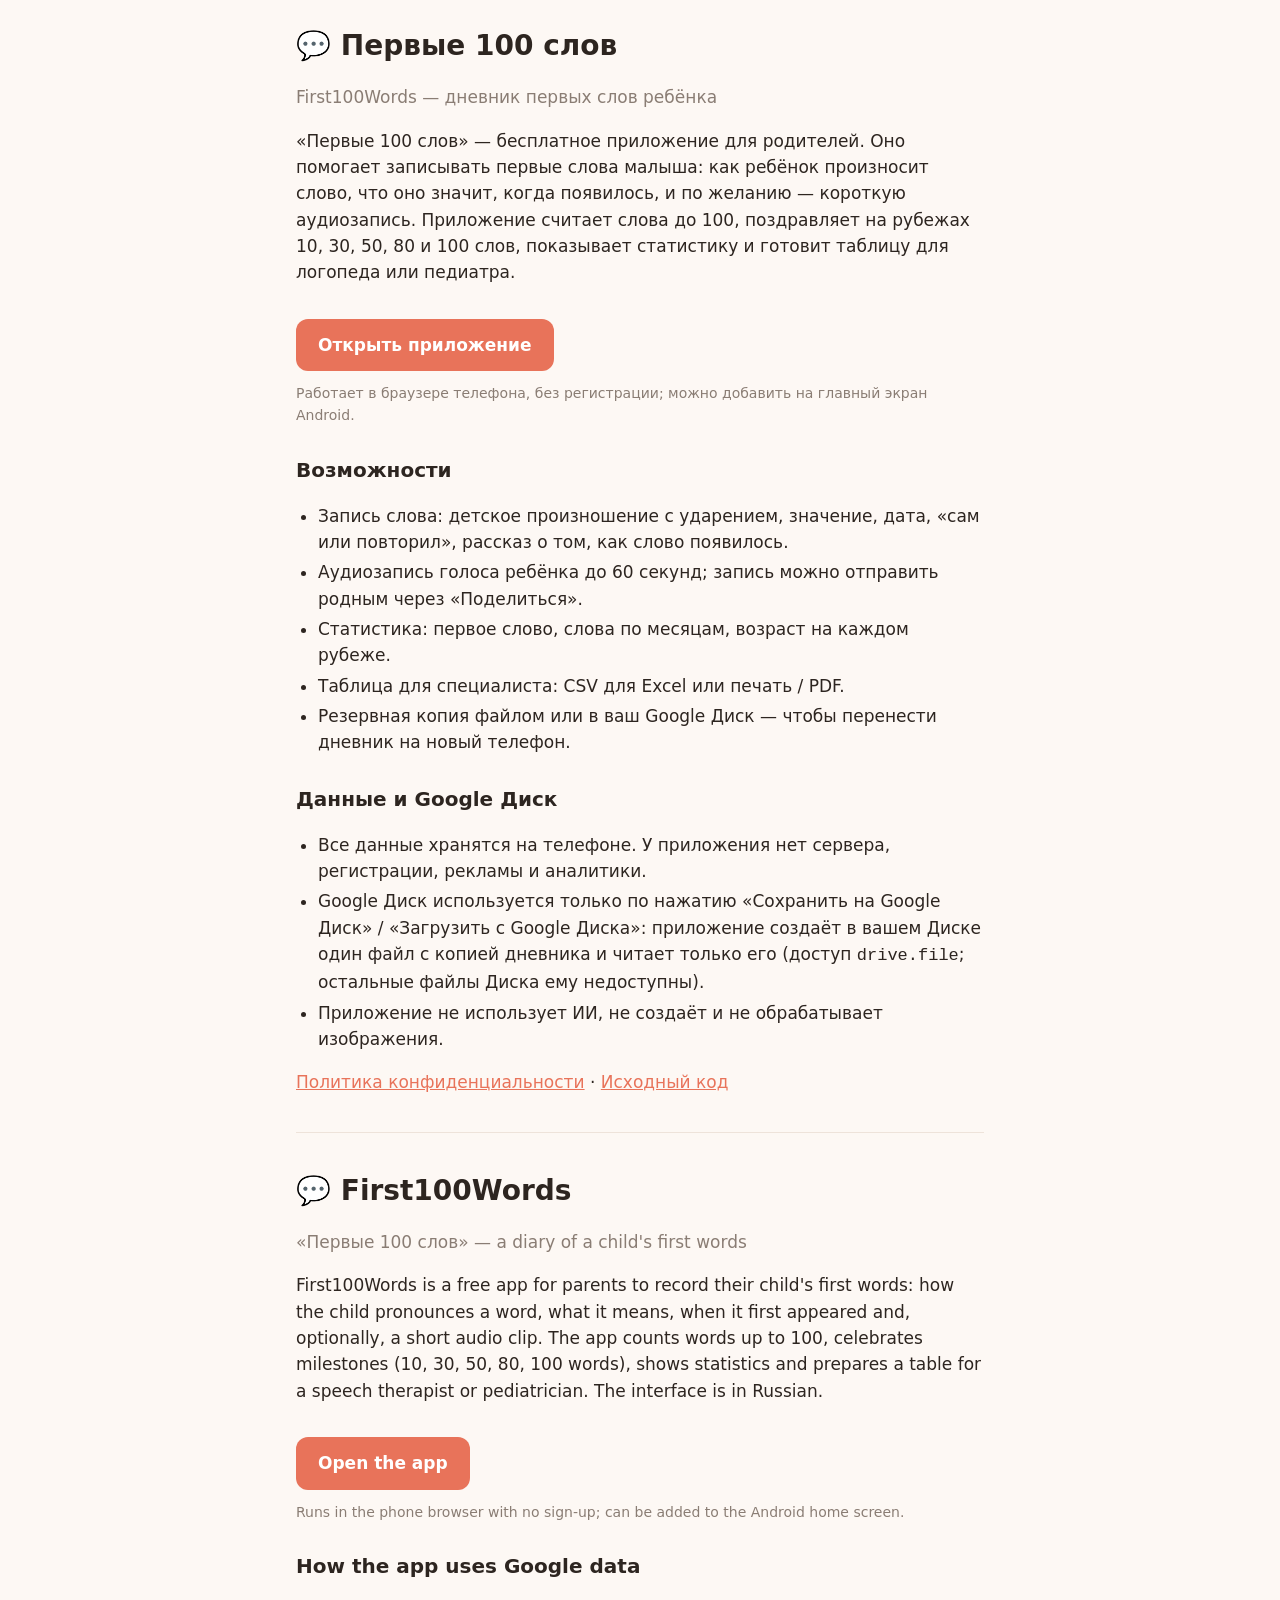
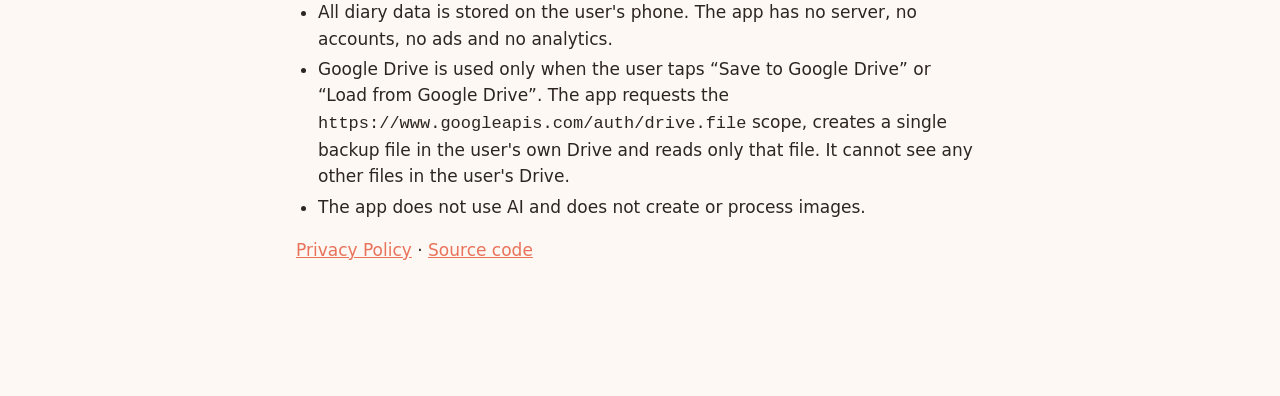
==== docs/about.html @ dbbd4fe4 "Страница «О приложении» и английская версия политики для проверки Google - about.html: открытая стра" ====
<!doctype html>
<html lang="ru">
<head>
<meta charset="utf-8">
<meta name="viewport" content="width=device-width, initial-scale=1">
<meta name="theme-color" content="#e8735a">
<meta name="description" content="Первые 100 слов (First100Words) — бесплатный дневник первых слов ребёнка. Данные хранятся на телефоне; резервная копия — в Google Диске пользователя.">
<title>Первые 100 слов (First100Words) — дневник первых слов ребёнка</title>
<link rel="icon" href="icon.svg" type="image/svg+xml">
<link rel="stylesheet" href="styles.css">
<style>
  .page { max-width: 720px; margin: 0 auto; padding: 24px 16px 48px; line-height: 1.55; }
  .page h1 { font-size: 28px; margin: 0 0 4px; }
  .page h2 { font-size: 20px; margin: 28px 0 8px; }
  .page ul { padding-left: 22px; }
  .page li { margin: 4px 0; }
  .page a { color: var(--accent); }
  .page .cta { display: inline-block; margin: 16px 0 4px; padding: 13px 22px; border-radius: 12px; background: var(--accent); color: #fff; font-weight: 600; text-decoration: none; }
  .page hr { border: 0; border-top: 1px solid var(--line); margin: 36px 0; }
</style>
</head>
<body>
<main class="page">
  <h1>💬 Первые 100 слов</h1>
  <p class="muted">First100Words — дневник первых слов ребёнка</p>

  <p>«Первые 100 слов» — бесплатное приложение для родителей. Оно помогает записывать первые слова малыша:
    как ребёнок произносит слово, что оно значит, когда появилось, и по желанию — короткую аудиозапись.
    Приложение считает слова до 100, поздравляет на рубежах 10, 30, 50, 80 и 100 слов, показывает статистику
    и готовит таблицу для логопеда или педиатра.</p>
  <a class="cta" href="./">Открыть приложение</a>
  <p class="hint">Работает в браузере телефона, без регистрации; можно добавить на главный экран Android.</p>

  <h2>Возможности</h2>
  <ul>
    <li>Запись слова: детское произношение с ударением, значение, дата, «сам или повторил», рассказ о том, как слово появилось.</li>
    <li>Аудиозапись голоса ребёнка до 60 секунд; запись можно отправить родным через «Поделиться».</li>
    <li>Статистика: первое слово, слова по месяцам, возраст на каждом рубеже.</li>
    <li>Таблица для специалиста: CSV для Excel или печать / PDF.</li>
    <li>Резервная копия файлом или в ваш Google Диск — чтобы перенести дневник на новый телефон.</li>
  </ul>

  <h2>Данные и Google Диск</h2>
  <ul>
    <li>Все данные хранятся на телефоне. У приложения нет сервера, регистрации, рекламы и аналитики.</li>
    <li>Google Диск используется только по нажатию «Сохранить на Google Диск» / «Загрузить с Google Диска»:
      приложение создаёт в вашем Диске один файл с копией дневника и читает только его
      (доступ <code>drive.file</code>; остальные файлы Диска ему недоступны).</li>
    <li>Приложение не использует ИИ, не создаёт и не обрабатывает изображения.</li>
  </ul>
  <p><a href="privacy.html">Политика конфиденциальности</a> ·
    <a href="https://github.com/dimarsoft/first-100-words" target="_blank" rel="noopener">Исходный код</a></p>

  <hr>

  <section lang="en">
    <h1>💬 First100Words</h1>
    <p class="muted">«Первые 100 слов» — a diary of a child's first words</p>
    <p>First100Words is a free app for parents to record their child's first words: how the child pronounces a word,
      what it means, when it first appeared and, optionally, a short audio clip. The app counts words up to 100,
      celebrates milestones (10, 30, 50, 80, 100 words), shows statistics and prepares a table for a speech therapist
      or pediatrician. The interface is in Russian.</p>
    <a class="cta" href="./">Open the app</a>
    <p class="hint">Runs in the phone browser with no sign-up; can be added to the Android home screen.</p>

    <h2>How the app uses Google data</h2>
    <ul>
      <li>All diary data is stored on the user's phone. The app has no server, no accounts, no ads and no analytics.</li>
      <li>Google Drive is used only when the user taps “Save to Google Drive” or “Load from Google Drive”.
        The app requests the <code>https://www.googleapis.com/auth/drive.file</code> scope, creates a single backup file
        in the user's own Drive and reads only that file. It cannot see any other files in the user's Drive.</li>
      <li>The app does not use AI and does not create or process images.</li>
    </ul>
    <p><a href="privacy.html#en">Privacy Policy</a> ·
      <a href="https://github.com/dimarsoft/first-100-words" target="_blank" rel="noopener">Source code</a></p>
  </section>
</main>
</body>
</html>
---- docs/styles.css ----
:root {
  --bg: #fdf8f4;
  --surface: #ffffff;
  --text: #2d2520;
  --muted: #8a7d74;
  --line: #eee3da;
  --accent: #e8735a;
  --accent-soft: #fde7e0;
  --vowel: #fff1d6;
  --vowel-line: #f0c56a;
  --ok: #4a9d6e;
  --warn: #c0563c;
  --shadow: 0 2px 10px rgba(80, 50, 30, .08);
  --radius: 14px;
}
@media (prefers-color-scheme: dark) {
  :root {
    --bg: #1c1816;
    --surface: #28221f;
    --text: #f3ebe5;
    --muted: #a8998f;
    --line: #3a322d;
    --accent: #f08a72;
    --accent-soft: #4a2c24;
    --vowel: #4a3c22;
    --vowel-line: #b8913f;
    --shadow: none;
  }
}

* { box-sizing: border-box; -webkit-tap-highlight-color: transparent; }
html, body { margin: 0; }
html { -webkit-text-size-adjust: 100%; text-size-adjust: 100%; }
body {
  background: var(--bg);
  color: var(--text);
  font: 17px/1.4 system-ui, -apple-system, "Segoe UI", Roboto, sans-serif;
  padding-bottom: calc(72px + env(safe-area-inset-bottom));
  touch-action: manipulation;        /* без задержки и зума по двойному тапу */
  overscroll-behavior-y: contain;    /* без случайного «потянуть для обновления» */
  overflow-x: hidden;
}
body.no-nav { padding-bottom: 0; }
/* на планшете/компьютере — колонка шириной с телефон */
.view { max-width: 600px; margin: 0 auto; }
button, .chip, .tile, .nav a { user-select: none; -webkit-user-select: none; }
[hidden] { display: none !important; }
h1, h2, h3 { margin: 0; }
h3 { font-size: 15px; text-transform: uppercase; letter-spacing: .04em; color: var(--muted); margin: 24px 0 8px; }
.muted { color: var(--muted); }
.pad { padding: 8px 16px 24px; }
input, textarea, button { font: inherit; color: inherit; }

/* ---------- поля ---------- */
.field { display: block; margin: 14px 0 0; }
.field > span { display: block; font-size: 14px; color: var(--muted); margin-bottom: 6px; }
input[type=text], input[type=date], input[type=search], textarea {
  width: 100%;
  background: var(--surface);
  border: 1.5px solid var(--line);
  border-radius: 12px;
  padding: 12px 14px;
  outline: none;
}
input:focus, textarea:focus { border-color: var(--accent); }
#f-pron { font-size: 24px; letter-spacing: .03em; }
textarea { resize: vertical; min-height: 84px; }
.hint { font-size: 14px; color: var(--muted); margin: 8px 0 0; min-height: 1em; }
.hint.warn { color: var(--warn); }
.row { display: flex; gap: 8px; align-items: center; flex-wrap: wrap; }
.date-input { flex: 1; min-width: 150px; width: auto !important; }

/* ---------- кнопки ---------- */
.btn {
  display: block; width: 100%;
  margin-top: 10px;
  padding: 13px 16px;
  border-radius: 12px;
  border: 1.5px solid var(--line);
  background: var(--surface);
  font-weight: 600;
  cursor: pointer;
}
.btn.primary { background: var(--accent); border-color: var(--accent); color: #fff; }
.btn.ghost { background: transparent; border-color: transparent; color: var(--muted); }
.btn.big { padding: 16px; font-size: 18px; margin-top: 20px; }
.btn.danger { color: var(--warn); }
.btn:disabled { opacity: .45; }
.link { background: none; border: 0; color: var(--accent); font-weight: 600; padding: 0; cursor: pointer; text-decoration: underline; }
.icon-btn { background: none; border: 0; font-size: 24px; padding: 6px 10px; cursor: pointer; line-height: 1; }
.chip {
  border: 1.5px solid var(--line); background: var(--surface);
  border-radius: 999px; padding: 8px 14px; cursor: pointer; font-size: 15px;
}
.chip.on { background: var(--accent-soft); border-color: var(--accent); color: var(--accent); font-weight: 600; }
.chips { display: flex; flex-wrap: wrap; gap: 8px; margin-top: 8px; }
.seg { display: flex; border: 1.5px solid var(--line); border-radius: 12px; overflow: hidden; }
.seg-btn { flex: 1; padding: 12px; background: var(--surface); border: 0; cursor: pointer; }
.seg-btn + .seg-btn { border-left: 1.5px solid var(--line); }
.seg-btn.on { background: var(--accent-soft); color: var(--accent); font-weight: 700; }

/* ---------- плитки ударения ---------- */
.tiles { display: flex; flex-wrap: wrap; gap: 6px; margin-top: 12px; min-height: 0; }
.tile {
  min-width: 44px; height: 54px; padding: 0 6px;
  display: inline-flex; align-items: center; justify-content: center;
  font-size: 26px; border-radius: 10px;
  color: var(--muted);
}
button.tile {
  background: var(--vowel); border: 2px dashed var(--vowel-line);
  color: var(--text); cursor: pointer; font-weight: 600;
}
button.tile.on {
  background: var(--accent); border: 2px solid var(--accent); color: #fff; font-weight: 800;
  transform: scale(1.08);
}

/* ---------- верх списка ---------- */
.top { padding: calc(12px + env(safe-area-inset-top)) 16px 6px; }
.top-row { display: flex; align-items: flex-end; justify-content: space-between; gap: 12px; }
.top-title { font-size: 17px; font-weight: 700; }
.counter { font-size: 16px; color: var(--muted); white-space: nowrap; }
.counter b { font-size: 38px; color: var(--accent); line-height: 1; }
.bar { height: 8px; background: var(--line); border-radius: 99px; overflow: hidden; margin: 8px 0 2px; }
#bar-fill, .bar-fill { height: 100%; background: var(--accent); border-radius: 99px; width: 0; transition: width .5s; }
.progress { margin-top: 8px; }
.progress .bar-fill { transition: width .3s; }
.top-sub { font-size: 14px; }
.banner { margin: 6px 16px; padding: 10px 14px; border-radius: 12px; background: var(--accent-soft); font-size: 15px; }
.search-wrap { padding: 8px 16px; }

/* ---------- список ---------- */
.list { list-style: none; margin: 0; padding: 0 16px 90px; }
.item {
  display: flex; align-items: center; gap: 10px;
  background: var(--surface); border-radius: var(--radius); box-shadow: var(--shadow);
  padding: 12px 14px; margin-bottom: 8px; cursor: pointer;
}
.item-num { color: var(--muted); font-size: 14px; min-width: 24px; }
.item-main { flex: 1; min-width: 0; }
.item-pron { font-size: 21px; font-weight: 700; letter-spacing: .02em; overflow-wrap: anywhere; }
.item-meaning { color: var(--muted); font-size: 15px; white-space: nowrap; overflow: hidden; text-overflow: ellipsis; }
.item-side { text-align: right; font-size: 14px; color: var(--muted); white-space: nowrap; }
.item-icons { font-size: 13px; }
.badge { display: inline-block; font-size: 12px; padding: 1px 7px; border-radius: 99px; background: var(--line); color: var(--muted); }
.badge.first { background: var(--accent-soft); color: var(--accent); }
.item.draft { border: 1.5px dashed var(--warn); box-shadow: none; }
.drafts-title { margin: 8px 16px 6px; font-size: 14px; color: var(--warn); font-weight: 600; }
#drafts .list { padding-bottom: 8px; }
.empty { text-align: center; color: var(--muted); padding: 40px 24px; }
.empty-emoji { font-size: 56px; }

.fab {
  position: fixed; right: max(18px, calc((100vw - 600px) / 2 + 18px)); bottom: calc(84px + env(safe-area-inset-bottom));
  width: 64px; height: 64px; border-radius: 50%;
  background: var(--accent); color: #fff; border: 0; font-size: 36px; line-height: 1;
  box-shadow: 0 6px 18px rgba(232, 115, 90, .45); cursor: pointer;
}

/* ---------- шапка экранов ---------- */
.bar-head { display: flex; align-items: center; gap: 6px; padding: calc(8px + env(safe-area-inset-top)) 10px 4px; min-height: 52px; }
.bar-head h2 { font-size: 20px; padding-left: 6px; }
.form { padding: 0 16px 16px; }
.tiles:empty { margin-top: 0; }
.hint:empty { min-height: 0; margin: 0; }
/* кнопки формы всегда видны — и над клавиатурой тоже */
.form-actions {
  position: sticky; bottom: 0; z-index: 5;
  background: var(--bg); border-top: 1px solid var(--line);
  padding: 8px 16px calc(10px + env(safe-area-inset-bottom));
}
.form-actions .hint { margin: 0 0 6px; }
.form-actions-row { display: flex; gap: 10px; }
.form-actions-row .btn { margin: 0; padding: 14px 8px; }
#f-draft { flex: 1; font-size: 14px; white-space: nowrap; color: var(--muted); }
#f-save { flex: 1.4; font-size: 18px; }
.story-wrap { position: relative; }
.story-wrap .mic { position: absolute; right: 4px; bottom: 8px; }
.story-wrap .mic.on { animation: pulse 1s infinite; }
@keyframes pulse { 50% { opacity: .35; } }

/* ---------- аудио ---------- */
.audio-box { background: var(--surface); border: 1.5px solid var(--line); border-radius: 12px; padding: 10px; }
.audio-box audio { width: 100%; }
.audio-box .row .btn { margin-top: 6px; flex: 1; }
.rec { display: flex; align-items: center; gap: 12px; }
.rec-dot { width: 14px; height: 14px; border-radius: 50%; background: #e33; animation: pulse 1s infinite; }
.rec-time { font-variant-numeric: tabular-nums; font-size: 20px; flex: 1; }
.rec .btn { width: auto; margin: 0; }

/* ---------- карточка ---------- */
.card { padding: 4px 16px 32px; }
.card-pron { font-size: 44px; font-weight: 800; text-align: center; letter-spacing: .03em; margin-top: 8px; overflow-wrap: anywhere; line-height: 1.15; }
.card-meaning { text-align: center; font-size: 20px; color: var(--muted); margin-bottom: 18px; }
.kv { background: var(--surface); border-radius: var(--radius); box-shadow: var(--shadow); padding: 4px 14px; }
.kv > div { display: flex; justify-content: space-between; gap: 12px; padding: 11px 0; border-bottom: 1px solid var(--line); }
.kv > div:last-child { border-bottom: 0; }
.kv dt, .kv .k { color: var(--muted); }
.story { background: var(--surface); border-radius: var(--radius); box-shadow: var(--shadow); padding: 14px; margin-top: 12px; white-space: pre-wrap; }
.history li { margin: 4px 0; }
.btn.share-audio { margin-top: 6px; padding: 10px 14px; }

/* ---------- статистика ---------- */
.stat-grid { display: grid; grid-template-columns: 1fr 1fr; gap: 10px; }
.stat { background: var(--surface); border-radius: var(--radius); box-shadow: var(--shadow); padding: 14px; }
.stat b { display: block; font-size: 28px; color: var(--accent); overflow-wrap: anywhere; }
.stat span { font-size: 14px; color: var(--muted); }
.ms { list-style: none; padding: 0; margin: 0; }
.ms li { display: flex; justify-content: space-between; gap: 8px; padding: 10px 0; border-bottom: 1px solid var(--line); }
.ms li.no { color: var(--muted); }
.month { display: grid; grid-template-columns: 92px 1fr 28px; align-items: center; gap: 8px; margin: 6px 0; font-size: 14px; }
.month-bar { height: 14px; background: var(--accent); border-radius: 4px; min-width: 2px; }

/* ---------- нижнее меню ---------- */
.nav {
  position: fixed; left: 0; right: 0; bottom: 0;
  display: flex; background: var(--surface); border-top: 1px solid var(--line);
  padding-bottom: env(safe-area-inset-bottom);
}
.nav a { flex: 1; text-align: center; padding: 8px 0 10px; text-decoration: none; color: var(--muted); font-size: 20px; }
.nav a span { display: block; font-size: 12px; }
.nav a.on { color: var(--accent); }

/* ---------- диалог, тост, праздник ---------- */
.modal { position: fixed; inset: 0; background: rgba(0,0,0,.45); display: flex; align-items: flex-end; justify-content: center; z-index: 20; }
.modal-box { background: var(--surface); width: 100%; max-width: 520px; border-radius: 18px 18px 0 0; padding: 20px 16px calc(16px + env(safe-area-inset-bottom)); }
#modal-text { font-size: 17px; }
.toast {
  position: fixed; left: 50%; bottom: calc(96px + env(safe-area-inset-bottom)); transform: translateX(-50%);
  background: var(--text); color: var(--bg); padding: 10px 18px; border-radius: 99px; z-index: 30; font-size: 15px;
  max-width: calc(100% - 32px); text-align: center;
}
.celebrate { position: fixed; inset: 0; background: rgba(0,0,0,.55); z-index: 40; display: flex; align-items: center; justify-content: center; padding: 16px; overflow: hidden; }
.celebrate-box { position: relative; background: var(--surface); border-radius: 22px; padding: 28px 22px 20px; text-align: center; width: 100%; max-width: 360px; animation: pop .45s ease-out; }
.celebrate-num { font-size: 72px; font-weight: 900; color: var(--accent); line-height: 1; }
.celebrate-text { font-size: 20px; margin-top: 10px; }
@keyframes pop { from { transform: scale(.6); opacity: 0; } to { transform: scale(1); opacity: 1; } }
.confetti i { position: absolute; top: -20px; width: 10px; height: 16px; border-radius: 2px; animation: fall linear forwards; }
@keyframes fall { to { transform: translateY(110vh) rotate(720deg); } }

/* ---------- печать ---------- */
.print-only { display: none; }
@media print {
  body { background: #fff; color: #000; padding: 0; }
  body > *:not(#print) { display: none !important; }
  .print-only { display: block !important; font-size: 12px; }
  .print-only table { width: 100%; border-collapse: collapse; }
  .print-only th, .print-only td { border: 1px solid #999; padding: 4px 6px; text-align: left; vertical-align: top; }
}
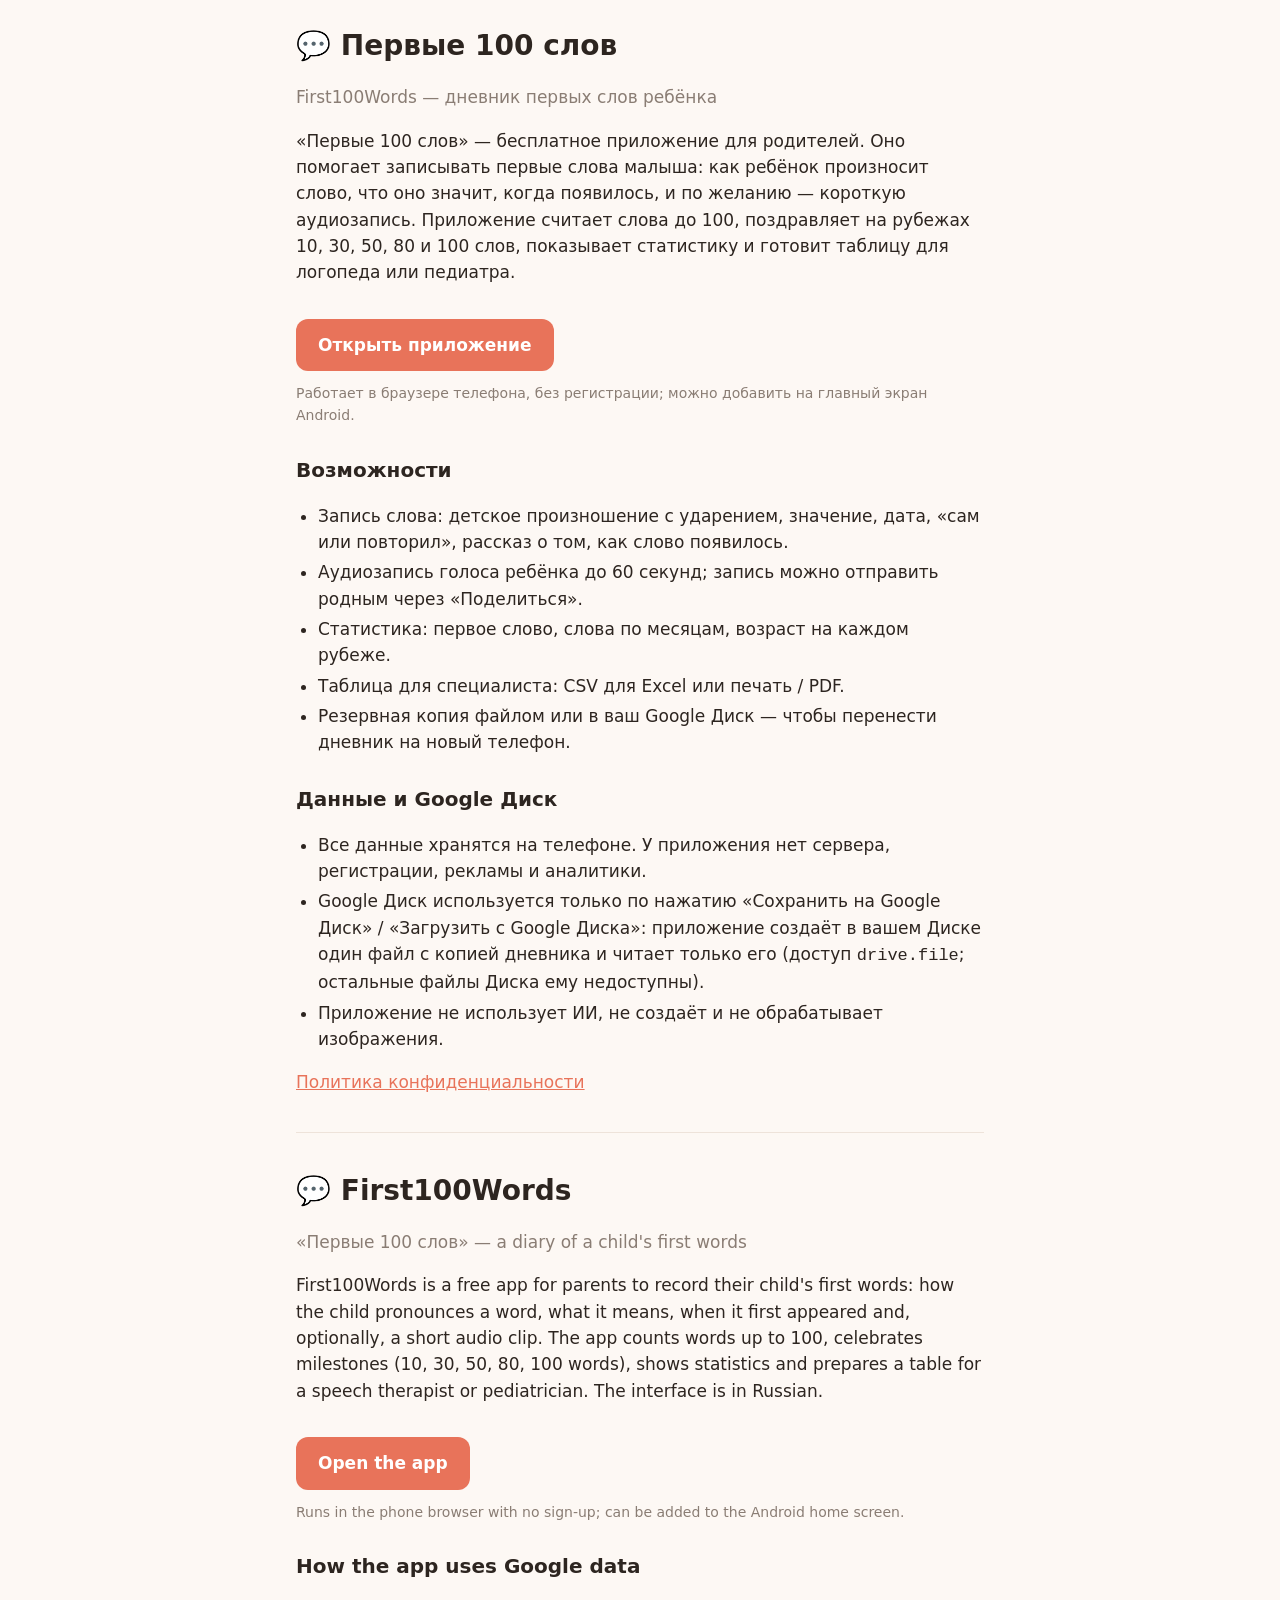
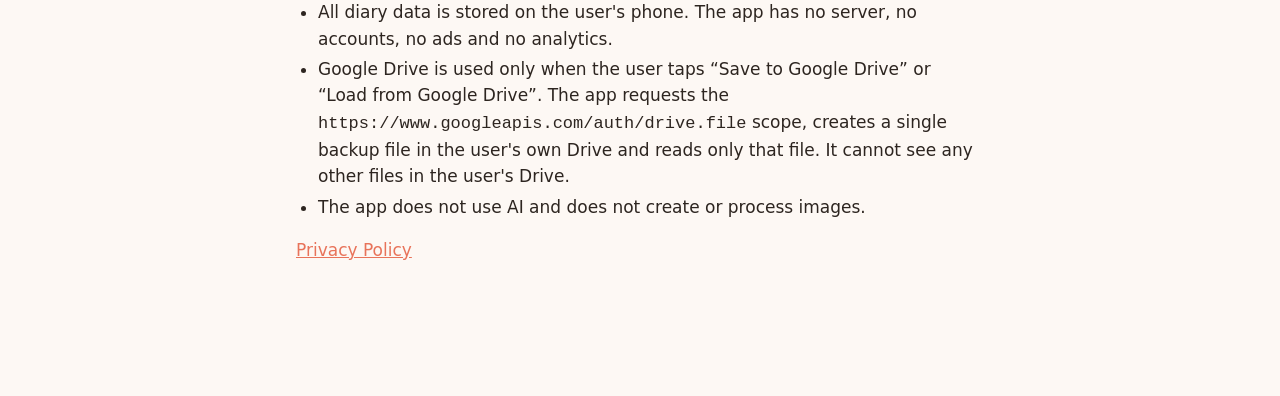
==== commit 6a7c8ffe: "О приложении: убрать ссылку на исходный код" ====
--- a/docs/about.html
+++ b/docs/about.html
@@ -48,8 +48,7 @@
       (доступ <code>drive.file</code>; остальные файлы Диска ему недоступны).</li>
     <li>Приложение не использует ИИ, не создаёт и не обрабатывает изображения.</li>
   </ul>
-  <p><a href="privacy.html">Политика конфиденциальности</a> ·
-    <a href="https://github.com/dimarsoft/first-100-words" target="_blank" rel="noopener">Исходный код</a></p>
+  <p><a href="privacy.html">Политика конфиденциальности</a></p>
 
   <hr>
 
@@ -71,8 +70,7 @@
         in the user's own Drive and reads only that file. It cannot see any other files in the user's Drive.</li>
       <li>The app does not use AI and does not create or process images.</li>
     </ul>
-    <p><a href="privacy.html#en">Privacy Policy</a> ·
-      <a href="https://github.com/dimarsoft/first-100-words" target="_blank" rel="noopener">Source code</a></p>
+    <p><a href="privacy.html#en">Privacy Policy</a></p>
   </section>
 </main>
 </body>
